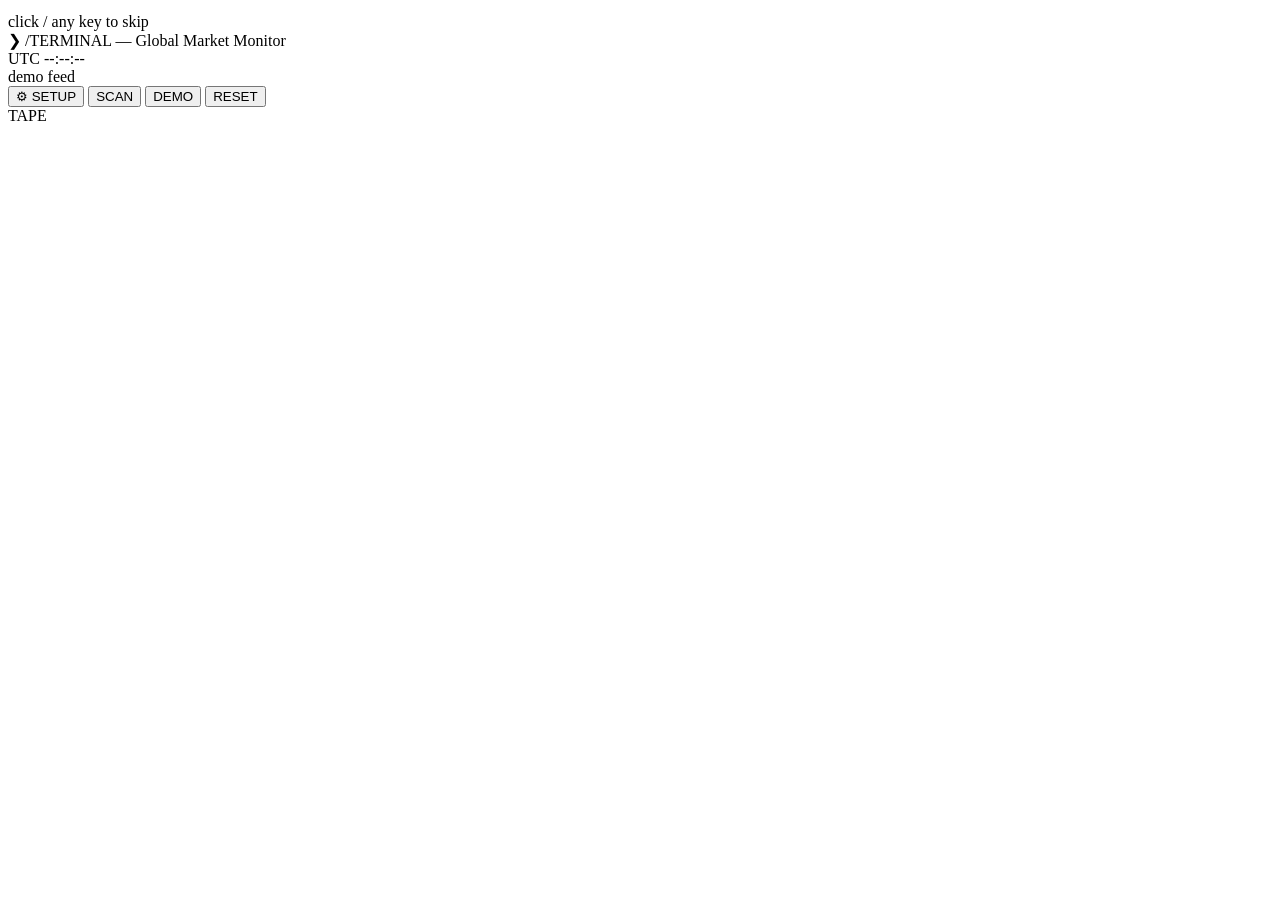
==== index.html @ 84372b1e "Duplicate from LuxDevNet/markets: root files, css, fonts" ====
<!DOCTYPE html>
<html lang="en">
<head>
  <meta charset="UTF-8" />
  <meta name="viewport" content="width=device-width, initial-scale=1.0" />
  <title>/TERMINAL — Global Market Monitor</title>
  <link rel="stylesheet" href="css/fonts.css" />
  <link rel="stylesheet" href="css/styles.css" />
</head>
<body>

  <div id="boot" role="status" aria-label="boot sequence">
    <pre id="boot-log"></pre>
    <div class="boot-skip">click / any key to skip</div>
  </div>

  <header class="topbar glass-bar">
    <div class="brand">
      <span class="prompt">❯</span>
      <span class="name">/TERMINAL — Global Market Monitor</span>
      <span class="cursor"></span>
    </div>
    <div class="spacer"></div>
    <span id="utc-clock" class="utc-clock">UTC --:--:--</span>
    <div class="status">
      <span id="cloud-led" class="dot dot-demo dim" title="local-only mode — sign in via ⚙ SETUP"></span>
      <span id="status-dot" class="dot dot-demo"></span>
      <span id="status-text">demo feed</span>
    </div>
    <button id="settings-open" class="pill-btn" type="button" title="Settings">⚙ SETUP</button>
    <button id="scan-toggle" class="pill-btn" type="button" title="Toggle scanlines (S)">SCAN</button>
    <button id="mode-toggle" class="pill-btn" type="button" title="Toggle data adapter (L)">DEMO</button>
    <button id="layout-reset" class="pill-btn" type="button" title="Reset layout (R)">RESET</button>
  </header>

  <div class="tape glass-bar" aria-label="ticker tape">
    <div class="tape-label">TAPE</div>
    <div class="tape-viewport">
      <div id="tape-track" class="tape-track"></div>
    </div>
  </div>

  <main id="canvas" class="canvas" aria-label="dashboard canvas"></main>

  <script src="js/boot.js"></script>
  <script src="js/themes.js"></script>
  <script src="js/mapdata.js"></script>
  <script src="js/data.js"></script>
  <script src="js/widgets.js"></script>
  <script src="js/providers.js"></script>
  <script src="js/cloud.js"></script>
  <script src="js/newviews.js"></script>
  <script src="js/chat.js"></script>
  <script src="js/quant.js"></script>
  <script src="js/strategy.js"></script>
  <script src="js/positions.js"></script>
  <script src="js/settings.js"></script>
  <script src="js/app.js"></script>
</body>
</html>
---- css/fonts.css ----
/* vietnamese */
@font-face {
  font-family: 'Familjen Grotesk';
  font-style: normal;
  font-weight: 400;
  font-display: swap;
  src: url('../fonts/familjen-400-1.woff2') format('woff2');
  unicode-range: U+0102-0103, U+0110-0111, U+0128-0129, U+0168-0169, U+01A0-01A1, U+01AF-01B0, U+0300-0301, U+0303-0304, U+0308-0309, U+0323, U+0329, U+1EA0-1EF9, U+20AB;
}
/* latin-ext */
@font-face {
  font-family: 'Familjen Grotesk';
  font-style: normal;
  font-weight: 400;
  font-display: swap;
  src: url('../fonts/familjen-400-0.woff2') format('woff2');
  unicode-range: U+0100-02BA, U+02BD-02C5, U+02C7-02CC, U+02CE-02D7, U+02DD-02FF, U+0304, U+0308, U+0329, U+1D00-1DBF, U+1E00-1E9F, U+1EF2-1EFF, U+2020, U+20A0-20AB, U+20AD-20C0, U+2113, U+2C60-2C7F, U+A720-A7FF;
}
/* latin */
@font-face {
  font-family: 'Familjen Grotesk';
  font-style: normal;
  font-weight: 400;
  font-display: swap;
  src: url('../fonts/familjen-400-2.woff2') format('woff2');
  unicode-range: U+0000-00FF, U+0131, U+0152-0153, U+02BB-02BC, U+02C6, U+02DA, U+02DC, U+0304, U+0308, U+0329, U+2000-206F, U+20AC, U+2122, U+2191, U+2193, U+2212, U+2215, U+FEFF, U+FFFD;
}
/* vietnamese */
@font-face {
  font-family: 'Familjen Grotesk';
  font-style: normal;
  font-weight: 500;
  font-display: swap;
  src: url('../fonts/familjen-500-1.woff2') format('woff2');
  unicode-range: U+0102-0103, U+0110-0111, U+0128-0129, U+0168-0169, U+01A0-01A1, U+01AF-01B0, U+0300-0301, U+0303-0304, U+0308-0309, U+0323, U+0329, U+1EA0-1EF9, U+20AB;
}
/* latin-ext */
@font-face {
  font-family: 'Familjen Grotesk';
  font-style: normal;
  font-weight: 500;
  font-display: swap;
  src: url('../fonts/familjen-500-0.woff2') format('woff2');
  unicode-range: U+0100-02BA, U+02BD-02C5, U+02C7-02CC, U+02CE-02D7, U+02DD-02FF, U+0304, U+0308, U+0329, U+1D00-1DBF, U+1E00-1E9F, U+1EF2-1EFF, U+2020, U+20A0-20AB, U+20AD-20C0, U+2113, U+2C60-2C7F, U+A720-A7FF;
}
/* latin */
@font-face {
  font-family: 'Familjen Grotesk';
  font-style: normal;
  font-weight: 500;
  font-display: swap;
  src: url('../fonts/familjen-500-2.woff2') format('woff2');
  unicode-range: U+0000-00FF, U+0131, U+0152-0153, U+02BB-02BC, U+02C6, U+02DA, U+02DC, U+0304, U+0308, U+0329, U+2000-206F, U+20AC, U+2122, U+2191, U+2193, U+2212, U+2215, U+FEFF, U+FFFD;
}
/* vietnamese */
@font-face {
  font-family: 'Familjen Grotesk';
  font-style: normal;
  font-weight: 600;
  font-display: swap;
  src: url('../fonts/familjen-600-1.woff2') format('woff2');
  unicode-range: U+0102-0103, U+0110-0111, U+0128-0129, U+0168-0169, U+01A0-01A1, U+01AF-01B0, U+0300-0301, U+0303-0304, U+0308-0309, U+0323, U+0329, U+1EA0-1EF9, U+20AB;
}
/* latin-ext */
@font-face {
  font-family: 'Familjen Grotesk';
  font-style: normal;
  font-weight: 600;
  font-display: swap;
  src: url('../fonts/familjen-600-0.woff2') format('woff2');
  unicode-range: U+0100-02BA, U+02BD-02C5, U+02C7-02CC, U+02CE-02D7, U+02DD-02FF, U+0304, U+0308, U+0329, U+1D00-1DBF, U+1E00-1E9F, U+1EF2-1EFF, U+2020, U+20A0-20AB, U+20AD-20C0, U+2113, U+2C60-2C7F, U+A720-A7FF;
}
/* latin */
@font-face {
  font-family: 'Familjen Grotesk';
  font-style: normal;
  font-weight: 600;
  font-display: swap;
  src: url('../fonts/familjen-600-2.woff2') format('woff2');
  unicode-range: U+0000-00FF, U+0131, U+0152-0153, U+02BB-02BC, U+02C6, U+02DA, U+02DC, U+0304, U+0308, U+0329, U+2000-206F, U+20AC, U+2122, U+2191, U+2193, U+2212, U+2215, U+FEFF, U+FFFD;
}
/* vietnamese */
@font-face {
  font-family: 'Familjen Grotesk';
  font-style: normal;
  font-weight: 700;
  font-display: swap;
  src: url('../fonts/familjen-700-1.woff2') format('woff2');
  unicode-range: U+0102-0103, U+0110-0111, U+0128-0129, U+0168-0169, U+01A0-01A1, U+01AF-01B0, U+0300-0301, U+0303-0304, U+0308-0309, U+0323, U+0329, U+1EA0-1EF9, U+20AB;
}
/* latin-ext */
@font-face {
  font-family: 'Familjen Grotesk';
  font-style: normal;
  font-weight: 700;
  font-display: swap;
  src: url('../fonts/familjen-700-0.woff2') format('woff2');
  unicode-range: U+0100-02BA, U+02BD-02C5, U+02C7-02CC, U+02CE-02D7, U+02DD-02FF, U+0304, U+0308, U+0329, U+1D00-1DBF, U+1E00-1E9F, U+1EF2-1EFF, U+2020, U+20A0-20AB, U+20AD-20C0, U+2113, U+2C60-2C7F, U+A720-A7FF;
}
/* latin */
@font-face {
  font-family: 'Familjen Grotesk';
  font-style: normal;
  font-weight: 700;
  font-display: swap;
  src: url('../fonts/familjen-700-2.woff2') format('woff2');
  unicode-range: U+0000-00FF, U+0131, U+0152-0153, U+02BB-02BC, U+02C6, U+02DA, U+02DC, U+0304, U+0308, U+0329, U+2000-206F, U+20AC, U+2122, U+2191, U+2193, U+2212, U+2215, U+FEFF, U+FFFD;
}
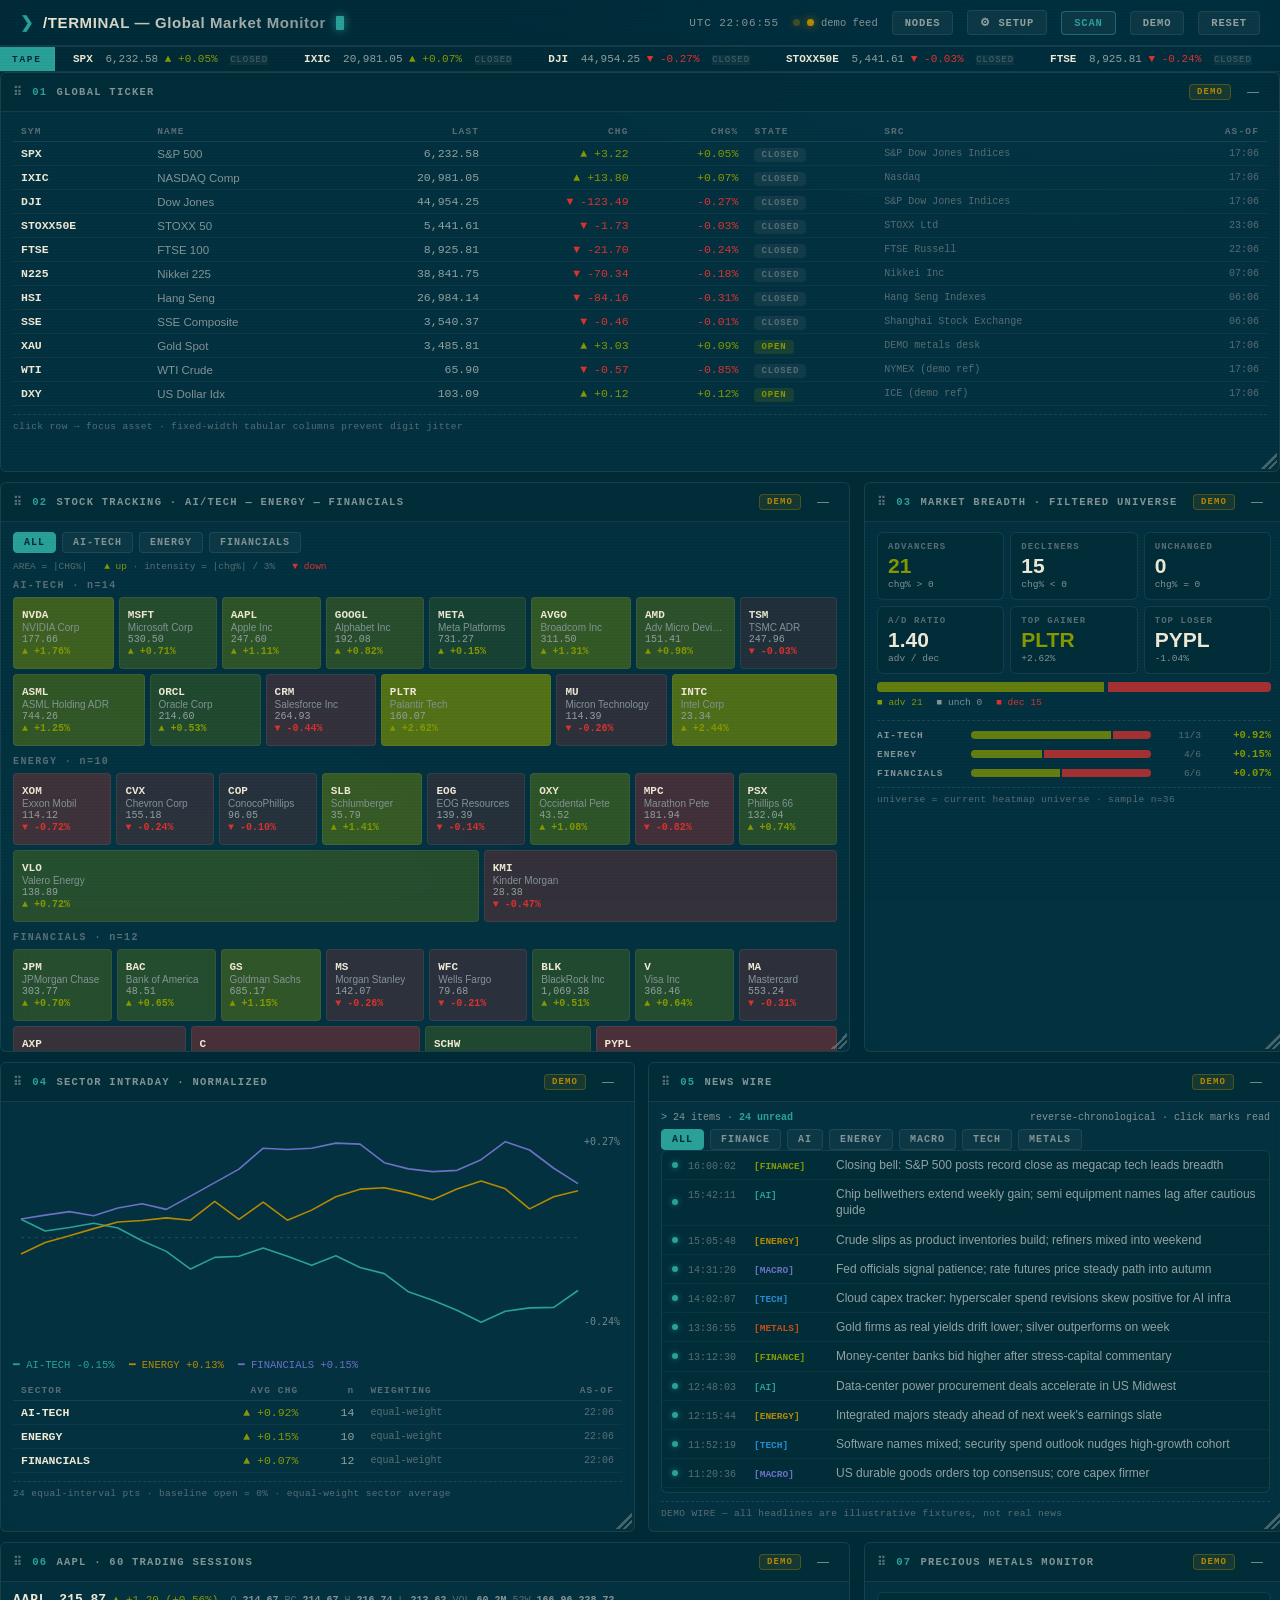
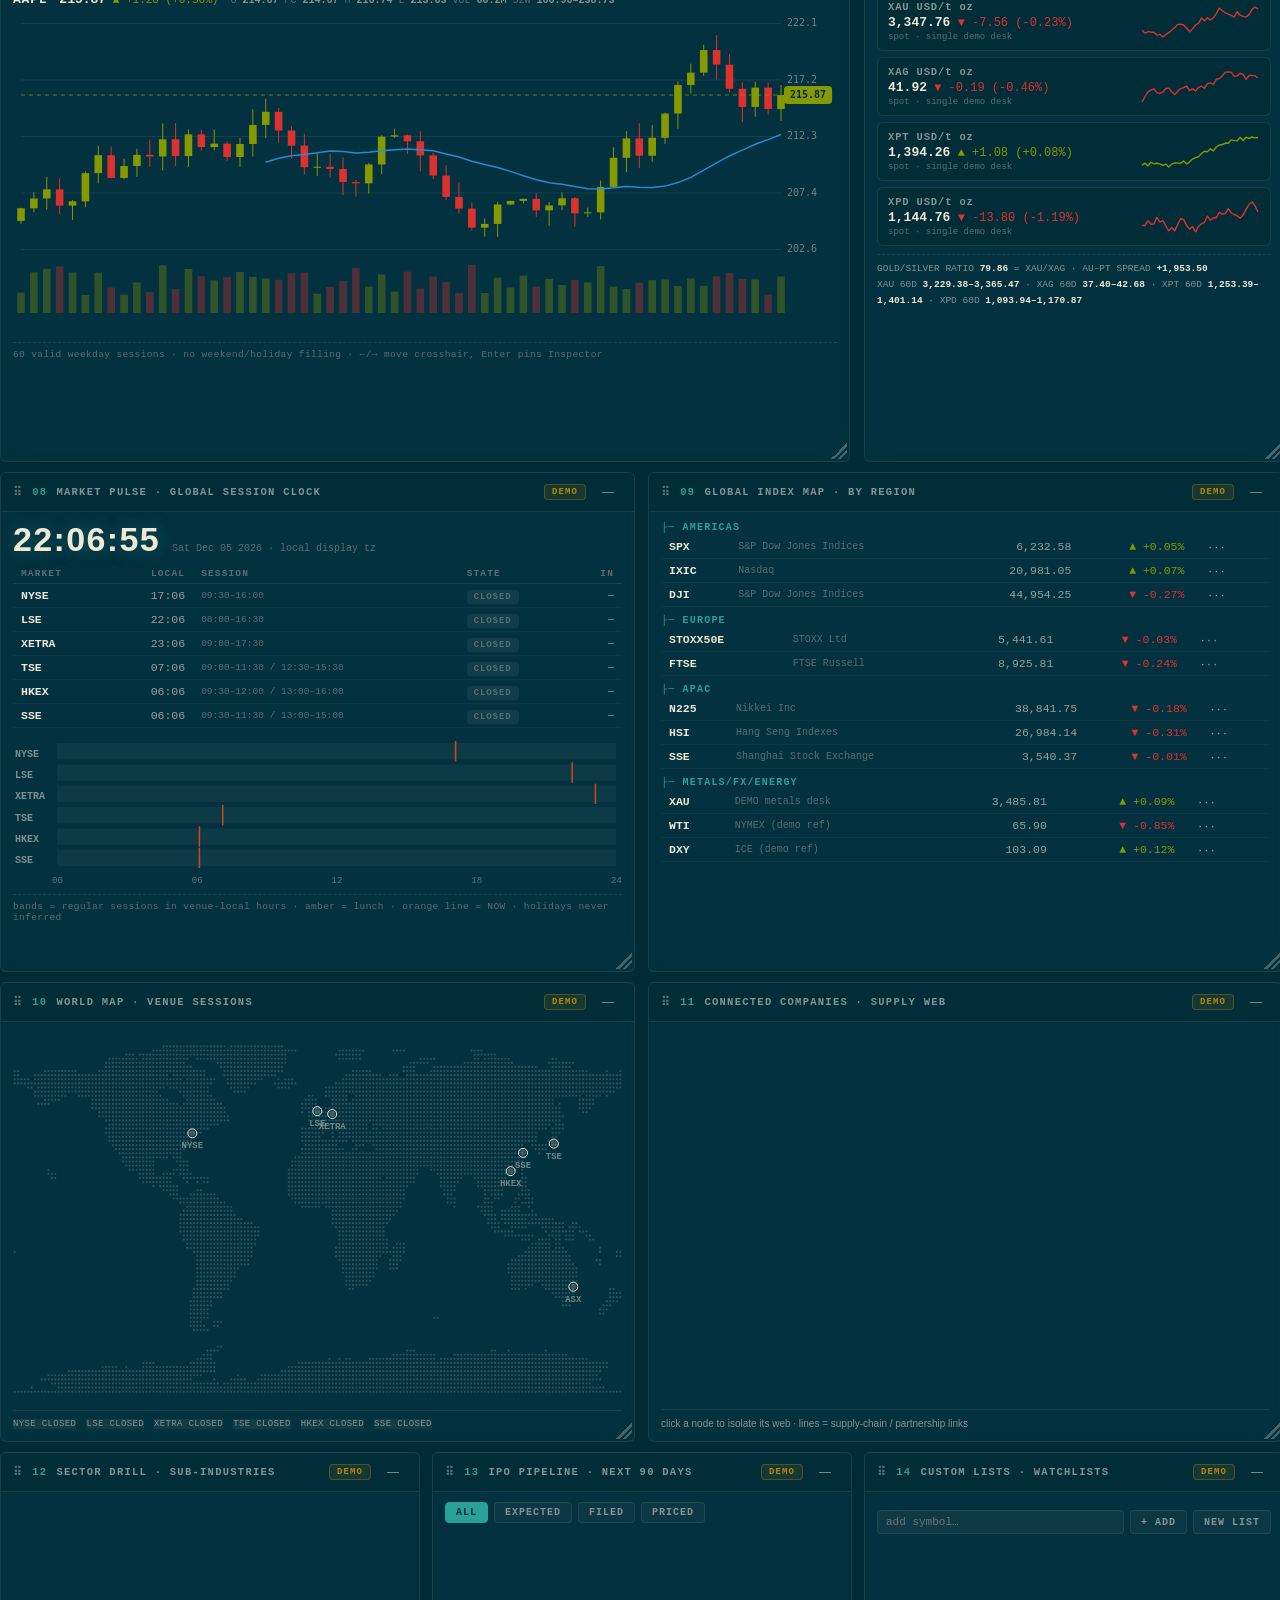
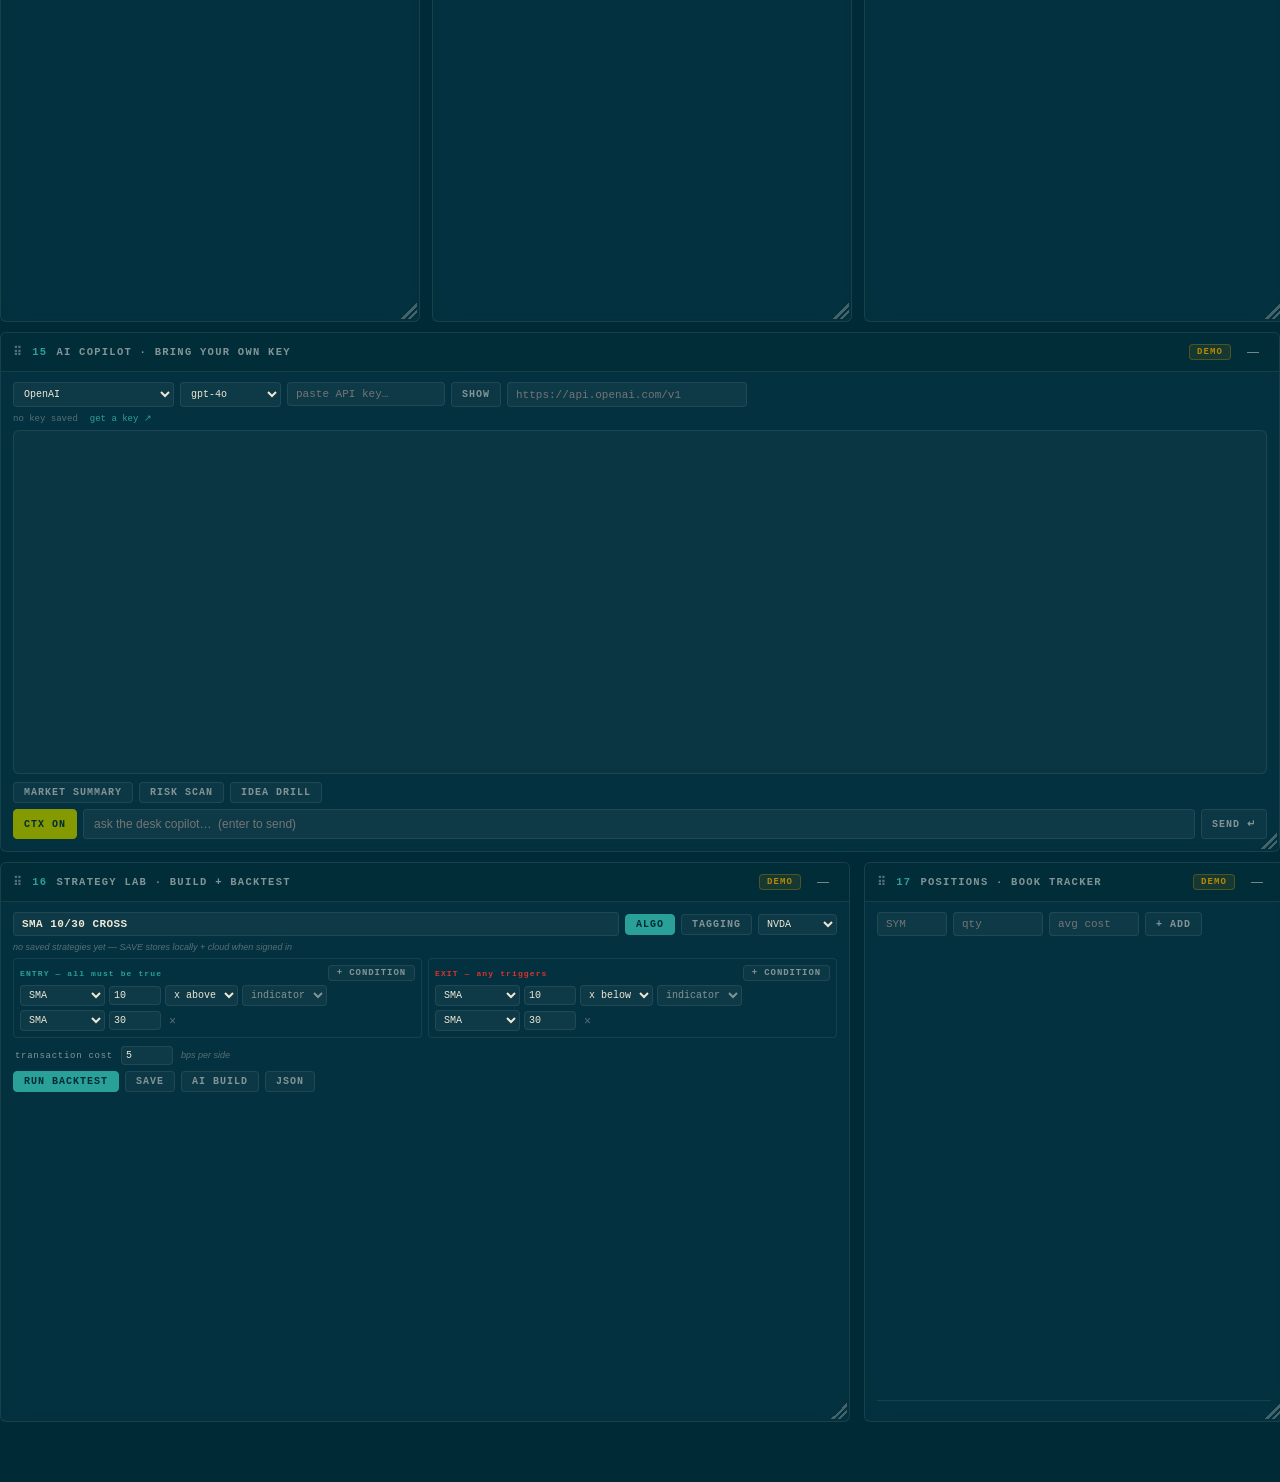
==== commit 40692601: "Add data-source canvas settings page: shell + index link" ====
--- a/index.html
+++ b/index.html
@@ -27,6 +27,7 @@
       <span id="status-dot" class="dot dot-demo"></span>
       <span id="status-text">demo feed</span>
     </div>
+    <a class="pill-btn" href="settings.html" title="Data source canvas" style="text-decoration:none;display:inline-block">NODES</a>
     <button id="settings-open" class="pill-btn" type="button" title="Settings">⚙ SETUP</button>
     <button id="scan-toggle" class="pill-btn" type="button" title="Toggle scanlines (S)">SCAN</button>
     <button id="mode-toggle" class="pill-btn" type="button" title="Toggle data adapter (L)">DEMO</button>
--- a/css/styles.css
+++ b/css/styles.css
@@ -0,0 +1,1077 @@
+/* ==========================================================================
+   /TERMINAL — SOLARIZED GLASS edition
+   Familjen Grotesk · tight 10px rhythm · layered glass · numbered panels
+   ======================================================================== */
+
+:root {
+  --base03: #002b36;
+  --base02: #073642;
+  --base01: #586e75;
+  --base00: #657b83;
+  --base0:  #839496;
+  --base1:  #93a1a1;
+  --base2:  #eee8d5;
+  --base3:  #fdf6e3;
+  --yellow:  #b58900;
+  --orange:  #cb4b16;
+  --red:     #dc322f;
+  --magenta: #d33682;
+  --violet:  #6c71c4;
+  --blue:    #268bd2;
+  --cyan:    #2aa198;
+  --green:   #859900;
+
+  --bg: var(--base03);
+  --hairline: rgba(147, 161, 161, 0.14);
+  --hairline-strong: rgba(42, 161, 152, 0.40);
+  --glass: rgba(7, 54, 66, 0.55);
+  --glass-deep: rgba(0, 43, 54, 0.55);
+  --text: var(--base1);
+  --text-bright: var(--base2);
+  --text-dim: var(--base0);
+  --text-faint: var(--base01);
+  --up: var(--green);
+  --down: var(--red);
+  --on-accent: var(--base03);
+  --glow-a: rgba(38, 139, 210, 0.12);
+  --glow-b: rgba(42, 161, 152, 0.10);
+
+  --r: 6px;
+  --r-sm: 4px;
+  --grotesk: "Familjen Grotesk", -apple-system, BlinkMacSystemFont, "Segoe UI", sans-serif;
+  --mono: ui-monospace, "SF Mono", SFMono-Regular, Menlo, Consolas, monospace;
+}
+
+* { box-sizing: border-box; margin: 0; padding: 0; }
+
+html, body {
+  background: var(--bg);
+  color: var(--text);
+  font-family: var(--grotesk);
+  -webkit-font-smoothing: antialiased;
+  min-height: 100%;
+}
+
+body::before {
+  content: "";
+  position: fixed; inset: 0; pointer-events: none; z-index: 0;
+  background:
+    radial-gradient(1100px 520px at 84% -8%, var(--glow-a), transparent 60%),
+    radial-gradient(900px 480px at 6% 108%, var(--glow-b), transparent 60%);
+}
+body::after {
+  content: "";
+  position: fixed; inset: 0; pointer-events: none; z-index: 999;
+  background: repeating-linear-gradient(0deg, rgba(0,0,0,.11) 0 1px, transparent 1px 3px);
+  opacity: .3;
+}
+
+.glass-bar {
+  background: var(--glass-deep);
+  -webkit-backdrop-filter: saturate(150%) blur(18px);
+  backdrop-filter: saturate(150%) blur(18px);
+  border-bottom: 1px solid var(--hairline);
+}
+
+/* ---------- header --------------------------------------------------------- */
+.topbar {
+  position: sticky; top: 0; z-index: 20;
+  display: flex; align-items: center; gap: 14px;
+  padding: 10px 20px;
+}
+.brand { display: flex; align-items: baseline; gap: 10px; font-family: var(--mono); }
+.brand .prompt { color: var(--cyan); font-weight: 700; }
+.brand .name {
+  font-family: var(--grotesk);
+  font-size: 15px; font-weight: 700; letter-spacing: 0.04em;
+  background: linear-gradient(90deg, var(--text-bright), var(--text-dim));
+  -webkit-background-clip: text; background-clip: text;
+  -webkit-text-fill-color: transparent;
+}
+.brand .cursor {
+  width: 8px; height: 14px; background: var(--cyan); border-radius: 1px;
+  box-shadow: 0 0 10px rgba(42,161,152,.8);
+  animation: blink 1.1s steps(1) infinite; transform: translateY(2px);
+}
+@keyframes blink { 50% { opacity: 0; } }
+.spacer { flex: 1; }
+
+.status {
+  display: flex; align-items: center; gap: 7px;
+  font-family: var(--mono); font-size: 10.5px; color: var(--text-dim);
+}
+.dot { width: 7px; height: 7px; border-radius: 50%; }
+.dot-demo { background: var(--yellow); box-shadow: 0 0 8px rgba(181,137,0,.8); }
+.dot-live { background: var(--cyan); box-shadow: 0 0 8px rgba(42,161,152,.8); }
+
+.pill-btn {
+  font-family: var(--mono); font-size: 10.5px; font-weight: 700; letter-spacing: .08em;
+  color: var(--text);
+  background: rgba(147,161,161,.08);
+  border: 1px solid var(--hairline);
+  border-radius: var(--r-sm);
+  padding: 5px 12px; cursor: pointer;
+  transition: background .15s, border-color .15s, transform .1s;
+}
+.pill-btn:hover { background: rgba(147,161,161,.16); border-color: var(--hairline-strong); }
+.pill-btn:active { transform: scale(.97); }
+.pill-btn.live { color: var(--cyan); border-color: rgba(42,161,152,.5); }
+
+/* ---------- ticker tape ------------------------------------------------------ */
+.tape {
+  position: sticky; top: 41px; z-index: 15;
+  display: flex; align-items: stretch;
+  font-family: var(--mono); font-size: 11px;
+  border-top: 1px solid var(--hairline);
+}
+.tape-label {
+  display: flex; align-items: center;
+  padding: 0 12px;
+  font-weight: 700; letter-spacing: .18em; font-size: 9.5px;
+  color: var(--on-accent);
+  background: var(--cyan);
+  border-right: 1px solid var(--hairline);
+}
+.tape-viewport { overflow: hidden; flex: 1; display: flex; align-items: center; }
+.tape-track {
+  display: inline-flex; white-space: nowrap;
+  padding: 6px 0;
+  animation: tape 40s linear infinite;
+  will-change: transform;
+}
+.tape-track:hover { animation-play-state: paused; }
+@keyframes tape { from { transform: translateX(0); } to { transform: translateX(-50%); } }
+.tape-item { padding: 0 18px; color: var(--text); font-variant-numeric: tabular-nums; }
+.tape-item b { color: var(--text-bright); margin-right: 6px; }
+.tape-state { font-size: 9px; letter-spacing: .1em; margin-left: 6px; opacity: .85; }
+
+/* ---------- canvas ------------------------------------------------------------- */
+.canvas {
+  position: relative; z-index: 1;
+  display: grid;
+  grid-template-columns: repeat(6, minmax(0, 1fr));
+  grid-auto-flow: dense;
+  gap: 10px;
+  padding: 12px 14px 40px;
+  max-width: 1800px;
+  margin: 0 auto;
+}
+
+/* ---------- cards (glass) -------------------------------------------------------- */
+.card {
+  background: var(--glass);
+  -webkit-backdrop-filter: saturate(140%) blur(14px);
+  backdrop-filter: saturate(140%) blur(14px);
+  border: 1px solid var(--hairline);
+  border-radius: var(--r);
+  overflow: hidden;
+  display: flex; flex-direction: column;
+  min-height: 200px;
+  transition: border-color .15s, box-shadow .15s;
+}
+.card:hover {
+  border-color: var(--hairline-strong);
+  box-shadow: 0 10px 34px rgba(0,0,0,.45), inset 0 1px 0 rgba(238,232,213,.05);
+}
+.card.dragging { opacity: .45; border-style: dashed; }
+.card.drop-before { box-shadow: -3px 0 0 0 var(--blue); }
+.card.drop-after  { box-shadow:  3px 0 0 0 var(--blue); }
+
+.card-head {
+  display: flex; align-items: center; justify-content: space-between;
+  padding: 8px 12px;
+  background: var(--glass-deep);
+  border-bottom: 1px solid var(--hairline);
+  cursor: grab; user-select: none; -webkit-user-select: none;
+}
+.card-head:active { cursor: grabbing; }
+.card-title {
+  display: flex; align-items: center; gap: 9px;
+  font-family: var(--mono); font-size: 10.5px; font-weight: 700;
+  letter-spacing: .12em; color: var(--text-dim);
+}
+.card-num { color: var(--cyan); }
+.grip { color: var(--text-faint); font-size: 12px; }
+.card-meta { display: flex; align-items: center; gap: 8px; }
+.card-focus {
+  font-family: var(--mono); font-size: 10px; color: var(--cyan);
+}
+.demo-badge {
+  font-family: var(--mono); font-size: 9px; font-weight: 700; letter-spacing: .12em;
+  color: var(--yellow);
+  background: rgba(181,137,0,.12);
+  border: 1px solid rgba(181,137,0,.35);
+  border-radius: var(--r-sm);
+  padding: 2px 7px;
+}
+.demo-badge.live { color: var(--cyan); background: rgba(42,161,152,.12); border-color: rgba(42,161,152,.4); }
+
+.icon-btn {
+  font-size: 12px; color: var(--text-dim);
+  background: transparent; border: 1px solid transparent;
+  border-radius: var(--r-sm); padding: 3px 7px; cursor: pointer;
+  transition: color .15s, background .15s;
+}
+.icon-btn:hover { color: var(--text-bright); background: rgba(147,161,161,.14); }
+
+.card-body { flex: 1; padding: 10px 12px 12px; overflow: auto; min-height: 0; }
+.card-foot {
+  margin-top: 8px;
+  font-family: var(--mono); font-size: 9.5px;
+  color: var(--text-faint); letter-spacing: .04em;
+  border-top: 1px dashed rgba(147,161,161,.18);
+  padding-top: 6px;
+}
+
+/* ---------- shared table styles -------------------------------------------------- */
+table { border-collapse: collapse; width: 100%; font-variant-numeric: tabular-nums; }
+th {
+  font-family: var(--mono); font-size: 9.5px; font-weight: 700; letter-spacing: .12em;
+  color: var(--text-faint); text-align: left;
+  padding: 4px 8px; border-bottom: 1px solid var(--hairline);
+}
+td {
+  font-family: var(--mono); font-size: 11.5px;
+  padding: 5px 8px;
+  border-bottom: 1px solid rgba(147,161,161,.07);
+}
+th.r, td.r { text-align: right; }
+.up { color: var(--up); }
+.down { color: var(--down); }
+
+.state-chip {
+  font-family: var(--mono); font-size: 9px; font-weight: 700; letter-spacing: .1em;
+  padding: 2px 7px; border-radius: var(--r-sm);
+}
+.st-open { color: var(--green); background: rgba(133,153,0,.16); }
+.st-pre { color: var(--yellow); background: rgba(181,137,0,.14); }
+.st-lunch { color: var(--orange); background: rgba(203,75,22,.14); }
+.st-closed { color: var(--text-faint); background: rgba(147,161,161,.10); }
+
+/* ---------- 01 ticker table --------------------------------------------------------- */
+.tt-row { cursor: pointer; transition: background .1s; }
+.tt-row:hover { background: rgba(147,161,161,.07); }
+.tt-row.focus { background: rgba(42,161,152,.12); box-shadow: inset 2px 0 0 var(--cyan); }
+.tt-sym { font-weight: 700; color: var(--text-bright); }
+.tt-name { font-family: var(--grotesk); font-size: 11.5px; color: var(--text-dim); }
+.tt-src, .tt-asof { color: var(--text-faint); font-size: 10px; }
+
+/* ---------- 02 heatmap ---------------------------------------------------------------- */
+.chip-bar { display: flex; gap: 6px; margin-bottom: 8px; flex-wrap: wrap; }
+.chip {
+  font-family: var(--mono); font-size: 10px; font-weight: 700; letter-spacing: .1em;
+  color: var(--text-dim);
+  background: rgba(147,161,161,.07);
+  border: 1px solid var(--hairline);
+  border-radius: var(--r-sm);
+  padding: 4px 10px; cursor: pointer;
+  transition: all .14s;
+}
+.chip:hover { color: var(--text-bright); border-color: var(--hairline-strong); }
+.chip.active { color: var(--on-accent); background: var(--cyan); border-color: var(--cyan); }
+.heat-legend {
+  font-family: var(--mono); font-size: 9.5px; color: var(--text-faint);
+  margin-bottom: 8px;
+}
+.heat-flex { display: flex; flex-wrap: wrap; gap: 5px; }
+.heat-block { margin-bottom: 10px; }
+.heat-block:last-child { margin-bottom: 0; }
+.heat-title {
+  font-family: var(--mono); font-size: 10px; font-weight: 700; letter-spacing: .14em;
+  color: var(--text-faint); margin-bottom: 6px;
+}
+.heat-tile {
+  flex-basis: 96px;
+  min-width: 88px;
+  height: 72px;
+  justify-content: center;
+  border-radius: var(--r-sm);
+  border: 1px solid rgba(147,161,161,.12);
+  padding: 7px 8px;
+  display: flex; flex-direction: column; gap: 1px;
+  transition: transform .1s, border-color .1s;
+}
+.heat-tile:hover { transform: translateY(-2px); border-color: rgba(238,232,213,.35); }
+.heat-sym { font-family: var(--mono); font-size: 11px; font-weight: 700; color: var(--text-bright); }
+.heat-name {
+  font-size: 10px; color: var(--text-dim);
+  white-space: nowrap; overflow: hidden; text-overflow: ellipsis;
+}
+.heat-price { font-family: var(--mono); font-size: 10px; color: var(--text); }
+.heat-chg { font-family: var(--mono); font-size: 10px; font-weight: 700; }
+
+/* ---------- 03 breadth -------------------------------------------------------------------- */
+.breadth-grid { display: grid; grid-template-columns: repeat(3, 1fr); gap: 6px; }
+.breadth-box {
+  background: var(--glass-deep);
+  border: 1px solid var(--hairline);
+  border-radius: var(--r);
+  padding: 9px 10px;
+  display: flex; flex-direction: column; gap: 2px;
+}
+.breadth-label {
+  font-family: var(--mono); font-size: 9px; font-weight: 700;
+  letter-spacing: .12em; color: var(--text-faint);
+}
+.breadth-value {
+  font-family: var(--grotesk); font-size: 21px; font-weight: 700;
+  color: var(--text-bright); line-height: 1.1;
+}
+.breadth-sub { font-family: var(--mono); font-size: 9.5px; color: var(--text-dim); }
+
+.breadth-bar {
+  display: flex; height: 10px; gap: 2px;
+  margin-top: 8px;
+  border-radius: var(--r-sm); overflow: hidden;
+}
+.breadth-bar .seg { display: block; height: 100%; }
+.seg-adv { background: rgba(133,153,0,.75); }
+.seg-unch { background: rgba(147,161,161,.35); }
+.seg-dec { background: rgba(220,50,47,.75); }
+.breadth-bar-legend {
+  display: flex; gap: 14px; margin-top: 5px;
+  font-family: var(--mono); font-size: 9.5px; color: var(--text-dim);
+}
+.breadth-sectors {
+  margin-top: 12px;
+  border-top: 1px dashed rgba(147,161,161,.18);
+  padding-top: 8px;
+  display: flex; flex-direction: column; gap: 7px;
+}
+.bs-row {
+  display: grid;
+  grid-template-columns: 86px 1fr 42px 62px;
+  gap: 8px; align-items: center;
+}
+.bs-name {
+  font-family: var(--mono); font-size: 9.5px; font-weight: 700;
+  letter-spacing: .1em; color: var(--text-dim);
+}
+.bs-bar { display: flex; height: 8px; gap: 2px; border-radius: var(--r-sm); overflow: hidden; }
+.bs-count { font-family: var(--mono); font-size: 9.5px; color: var(--text-faint); text-align: right; }
+.bs-avg { font-family: var(--mono); font-size: 10.5px; font-weight: 700; text-align: right; }
+
+/* ---------- 04 sector ----------------------------------------------------------------------- */
+.sector-canvas { width: 100%; height: 240px; display: block; }
+.sector-table { margin-top: 10px; }
+.sector-legend {
+  display: flex; gap: 14px; flex-wrap: wrap;
+  font-family: var(--mono); font-size: 10.5px; margin-top: 6px;
+}
+
+/* ---------- 05 news --------------------------------------------------------------------------- */
+.card[data-id="news"] .card-body { display: flex; flex-direction: column; }
+.news-head {
+  display: flex; justify-content: space-between; align-items: baseline;
+  font-family: var(--mono); font-size: 10px; color: var(--text-dim);
+  margin-bottom: 6px;
+}
+.news-head b { color: var(--cyan); }
+.news-list {
+  flex: 1; overflow-y: auto;
+  max-height: 420px;
+  border: 1px solid var(--hairline);
+  border-radius: var(--r);
+  background: var(--glass-deep);
+}
+.news-item {
+  display: grid;
+  grid-template-columns: 8px 58px 74px 1fr;
+  gap: 8px; align-items: baseline;
+  padding: 6px 10px;
+  border-bottom: 1px solid rgba(147,161,161,.07);
+  cursor: pointer;
+  transition: background .1s;
+}
+.news-item:hover { background: rgba(147,161,161,.06); }
+.news-item.read .news-text { opacity: .45; }
+.news-item.read .news-dot { background: transparent; }
+.news-dot {
+  width: 6px; height: 6px; border-radius: 50%;
+  background: var(--cyan); box-shadow: 0 0 6px rgba(42,161,152,.7);
+  align-self: center;
+}
+.news-time { font-family: var(--mono); font-size: 10px; color: var(--text-faint); }
+.news-cat { font-family: var(--mono); font-size: 9.5px; font-weight: 700; }
+.cat-AI { color: var(--cyan); }
+.cat-ENERGY { color: var(--yellow); }
+.cat-FINANCE { color: var(--green); }
+.cat-MACRO { color: var(--violet); }
+.cat-TECH { color: var(--blue); }
+.cat-METALS { color: var(--orange); }
+.news-text { font-size: 12px; line-height: 1.35; color: var(--text); }
+
+/* ---------- 06 AAPL ----------------------------------------------------------------------------- */
+.aapl-head {
+  display: flex; align-items: baseline; gap: 12px; flex-wrap: wrap;
+  font-family: var(--mono); font-size: 11px;
+  margin-bottom: 6px;
+}
+.aapl-sym { font-weight: 700; font-size: 13px; color: var(--text-bright); letter-spacing: .06em; }
+.aapl-last b { color: var(--text-bright); font-size: 13px; }
+.aapl-ohlc { color: var(--text-faint); font-size: 10px; }
+.aapl-ohlc b { color: var(--text-dim); }
+.chart-wrap2 { position: relative; }
+.aapl-canvas { width: 100%; height: 300px; display: block; outline: none; border-radius: var(--r-sm); }
+.aapl-canvas:focus { box-shadow: 0 0 0 1px var(--hairline-strong); }
+.aapl-readout {
+  font-family: var(--mono); font-size: 10.5px; color: var(--text-dim);
+  margin-top: 6px; min-height: 15px;
+}
+.aapl-readout b { color: var(--text-bright); }
+
+/* ---------- 07 metals ------------------------------------------------------------------------------ */
+.metal-grid { display: flex; flex-direction: column; gap: 6px; }
+.metal-row {
+  display: grid; grid-template-columns: minmax(0,1fr) 120px;
+  gap: 10px; align-items: center;
+  padding: 8px 10px;
+  border: 1px solid var(--hairline);
+  border-radius: var(--r);
+  background: var(--glass-deep);
+}
+.metal-info { display: flex; flex-direction: column; gap: 2px; min-width: 0; }
+.metal-name {
+  font-family: var(--mono); font-size: 10.5px; font-weight: 700;
+  letter-spacing: .08em; color: var(--text-dim);
+}
+.metal-price { font-family: var(--mono); font-size: 12px; white-space: nowrap; }
+.metal-price b { color: var(--text-bright); font-size: 13px; }
+.metal-sub { font-family: var(--mono); font-size: 9px; color: var(--text-faint); }
+.metal-spark { width: 120px; height: 34px; display: block; }
+.metal-ratios {
+  margin-top: 8px;
+  font-family: var(--mono); font-size: 9.5px; line-height: 1.7;
+  color: var(--text-dim);
+  border-top: 1px dashed rgba(147,161,161,.18);
+  padding-top: 6px;
+}
+.metal-ratios b { color: var(--text-bright); }
+
+/* ---------- 08 pulse --------------------------------------------------------------------------------- */
+.pulse-big {
+  display: flex; align-items: baseline; gap: 12px; flex-wrap: wrap;
+  margin-bottom: 8px;
+}
+.pulse-time {
+  font-family: var(--grotesk); font-weight: 700;
+  font-size: 34px; letter-spacing: .04em; line-height: 1;
+  color: var(--text-bright);
+  font-variant-numeric: tabular-nums;
+  text-shadow: 0 0 18px rgba(42,161,152,.35);
+}
+.pulse-date { font-family: var(--mono); font-size: 10px; color: var(--text-faint); }
+.pt { margin-bottom: 8px; }
+.pt-mkt { font-weight: 700; color: var(--text-bright); }
+.pt-sess { font-size: 9.5px; color: var(--text-faint); }
+.pt-in { font-size: 10px; color: var(--text-dim); }
+.bands-canvas { width: 100%; height: 150px; display: block; }
+
+/* ---------- 09 index map -------------------------------------------------------------------------------- */
+.map-wrap { display: flex; flex-direction: column; gap: 8px; }
+.map-region {
+  font-family: var(--mono); font-size: 10px; font-weight: 700;
+  letter-spacing: .12em; color: var(--cyan);
+  margin-bottom: 2px;
+}
+.mt-sym { font-weight: 700; color: var(--text-bright); }
+.mt-src { font-size: 10px; color: var(--text-faint); }
+.mt-local { color: var(--text-faint); font-size: 10px; }
+
+/* ---------- scrollbars -------------------------------------------------------------------------------------- */
+::-webkit-scrollbar { width: 7px; height: 7px; }
+::-webkit-scrollbar-thumb { background: rgba(147,161,161,.22); border-radius: 2px; }
+::-webkit-scrollbar-track { background: transparent; }
+
+/* ---------- responsive ---------------------------------------------------------------------------------------- */
+@media (max-width: 1400px) {
+  .canvas { grid-template-columns: repeat(3, minmax(0,1fr)); }
+  .card { grid-column: span 3 !important; }
+  .card[data-id="breadth"], .card[data-id="metals"], .card[data-id="sector"],
+  .card[data-id="news"], .card[data-id="pulse"], .card[data-id="indexmap"] { grid-column: span 3 !important; }
+}
+@media (max-width: 800px) {
+  .canvas { grid-template-columns: minmax(0,1fr); padding: 10px; }
+  .card { grid-column: span 1 !important; }
+  .brand .name { display: none; }
+  .pulse-time { font-size: 26px; }
+  .breadth-grid { grid-template-columns: repeat(2, 1fr); }
+}
+
+/* ==========================================================================
+   WINDOW MANAGER + BOOT + FLASH layer
+   ======================================================================== */
+
+/* ---------- boot overlay ---------------------------------------------------- */
+#boot {
+  position: fixed; inset: 0; z-index: 1000;
+  background: var(--bg);
+  display: flex; flex-direction: column;
+  padding: 48px 56px;
+  cursor: pointer;
+  opacity: 1;
+  transition: opacity .5s ease;
+}
+#boot.done { opacity: 0; pointer-events: none; }
+#boot-log {
+  font-family: var(--mono);
+  font-size: 13.5px; line-height: 1.85;
+  color: var(--cyan);
+  white-space: pre-wrap;
+  text-shadow: 0 0 12px rgba(42,161,152,.4);
+}
+#boot-log::first-line { color: var(--text-bright); font-weight: 700; }
+.boot-skip {
+  position: absolute; bottom: 28px; right: 40px;
+  font-family: var(--mono); font-size: 10px; letter-spacing: .14em;
+  color: var(--text-faint);
+}
+
+/* ---------- canvas as window desktop ----------------------------------------- */
+.canvas {
+  display: block;
+  position: relative;
+  min-height: 600px;
+}
+.card {
+  position: absolute;
+  min-height: 0;
+}
+.card.wm-active { opacity: .35; }
+.wm-ghost {
+  position: absolute;
+  border: 1.5px dashed var(--cyan);
+  border-radius: var(--r);
+  background: rgba(42,161,152,.07);
+  pointer-events: none;
+  z-index: 9998;
+  display: none;
+}
+.resize-grip {
+  position: absolute; right: 2px; bottom: 2px;
+  width: 16px; height: 16px;
+  cursor: nwse-resize;
+  background:
+    linear-gradient(135deg, transparent 50%, rgba(147,161,161,.45) 50%,
+      rgba(147,161,161,.45) 60%, transparent 60%,
+      transparent 70%, rgba(147,161,161,.45) 70%,
+      rgba(147,161,161,.45) 80%, transparent 80%);
+  border-bottom-right-radius: var(--r);
+  z-index: 5;
+}
+.resize-grip:hover {
+  background:
+    linear-gradient(135deg, transparent 50%, var(--cyan) 50%,
+      var(--cyan) 60%, transparent 60%,
+      transparent 70%, var(--cyan) 70%,
+      var(--cyan) 80%, transparent 80%);
+}
+.card.collapsed .card-body,
+.card.collapsed .resize-grip { display: none; }
+.card.collapsed { min-height: 0; }
+
+/* ---------- tick flashes -------------------------------------------------------- */
+@keyframes flashUp {
+  0% { background: rgba(133,153,0,.45); }
+  100% { background: transparent; }
+}
+@keyframes flashDown {
+  0% { background: rgba(220,50,47,.45); }
+  100% { background: transparent; }
+}
+.flash-up { animation: flashUp .6s ease-out; border-radius: var(--r-sm); }
+.flash-down { animation: flashDown .6s ease-out; border-radius: var(--r-sm); }
+
+/* ---------- utc clock ------------------------------------------------------------- */
+.utc-clock {
+  font-family: var(--mono); font-size: 11px;
+  letter-spacing: .08em; color: var(--text-dim);
+  font-variant-numeric: tabular-nums;
+}
+
+/* ---------- scanline toggle ---------------------------------------------------------- */
+body.no-scan::after { display: none; }
+
+/* ---------- reduced motion ---------------------------------------------------------------- */
+@media (prefers-reduced-motion: reduce) {
+  .tape-track { animation: none; }
+  .brand .cursor { animation: none; }
+  .card, .pill-btn, .chip, .heat-tile, .news-item, .tt-row { transition: none; }
+  .flash-up, .flash-down { animation: none; }
+  #boot { transition: none; }
+}
+
+/* ---------- small-screen fallback: stacked static layout ------------------------------------- */
+@media (max-width: 800px) {
+  .card {
+    position: static !important;
+    width: 100% !important;
+    height: auto !important;
+    margin-bottom: 10px;
+  }
+  .canvas { height: auto !important; }
+  .resize-grip { display: none; }
+}
+
+/* ==========================================================================
+   THEME BLOCKS — 4 themes, toggled via html[data-theme] (see js/themes.js)
+   ======================================================================== */
+
+/* solarized-light -------------------------------------------------------- */
+html[data-theme="solarized-light"] {
+  --base03: #fdf6e3; --base02: #eee8d5; --base01: #93a1a1; --base00: #839496;
+  --base0: #657b83; --base1: #586e75; --base2: #073642; --base3: #002b36;
+  --bg: #fdf6e3;
+  --hairline: rgba(88, 110, 117, 0.22);
+  --hairline-strong: rgba(42, 161, 152, 0.55);
+  --glass: rgba(238, 232, 213, 0.62);
+  --glass-deep: rgba(253, 246, 227, 0.72);
+  --on-accent: #fdf6e3;
+  --glow-a: rgba(38, 139, 210, 0.10);
+  --glow-b: rgba(42, 161, 152, 0.09);
+}
+html[data-theme="solarized-light"] body::after {
+  background: repeating-linear-gradient(0deg, rgba(0,43,54,.06) 0 1px, transparent 1px 3px);
+  opacity: .25;
+}
+html[data-theme="solarized-light"] .card,
+html[data-theme="solarized-light"] .glass-bar,
+html[data-theme="solarized-light"] .pill-btn,
+html[data-theme="solarized-light"] .chip,
+html[data-theme="solarized-light"] .settings-overlay,
+html[data-theme="solarized-light"] .chat-log {
+  box-shadow: 0 1px 0 rgba(255,255,255,.5) inset, 0 6px 18px rgba(88,110,117,.12);
+}
+
+/* off-white -------------------------------------------------------------- */
+html[data-theme="off-white"] {
+  --bg: #f4f1ea;
+  --hairline: rgba(51, 48, 42, 0.16);
+  --hairline-strong: rgba(14, 116, 144, 0.45);
+  --glass: rgba(255, 253, 248, 0.66);
+  --glass-deep: rgba(250, 247, 240, 0.82);
+  --text: #4a463d;
+  --text-bright: #1c1a16;
+  --text-dim: #7a7466;
+  --text-faint: #a39d8d;
+  --up: #2e7d46;
+  --down: #c2453a;
+  --cyan: #0e7490;
+  --yellow: #b07d2a;
+  --orange: #d35400;
+  --violet: #6d5bd0;
+  --blue: #2563eb;
+  --on-accent: #fffdf8;
+  --glow-a: rgba(14, 116, 144, 0.08);
+  --glow-b: rgba(176, 125, 42, 0.07);
+}
+html[data-theme="off-white"] body::after {
+  background: repeating-linear-gradient(0deg, rgba(28,26,22,.05) 0 1px, transparent 1px 3px);
+  opacity: .22;
+}
+html[data-theme="off-white"] .card,
+html[data-theme="off-white"] .glass-bar,
+html[data-theme="off-white"] .pill-btn,
+html[data-theme="off-white"] .chip,
+html[data-theme="off-white"] .settings-overlay,
+html[data-theme="off-white"] .chat-log {
+  box-shadow: 0 1px 0 rgba(255,255,255,.7) inset, 0 6px 18px rgba(51,48,42,.10);
+}
+
+/* oled ------------------------------------------------------------------- */
+html[data-theme="oled"] {
+  --bg: #000000;
+  --hairline: rgba(255, 255, 255, 0.13);
+  --hairline-strong: rgba(34, 211, 238, 0.50);
+  --glass: rgba(14, 14, 14, 0.72);
+  --glass-deep: rgba(0, 0, 0, 0.82);
+  --text: #b8b8b8;
+  --text-bright: #ffffff;
+  --text-dim: #8a8a8a;
+  --text-faint: #5c5c5c;
+  --up: #00e676;
+  --down: #ff5252;
+  --cyan: #22d3ee;
+  --yellow: #ffc107;
+  --orange: #ff6d00;
+  --violet: #b388ff;
+  --blue: #40c4ff;
+  --on-accent: #000000;
+  --glow-a: rgba(34, 211, 238, 0.07);
+  --glow-b: rgba(0, 230, 118, 0.05);
+}
+html[data-theme="oled"] body::after { opacity: .18; }
+
+/* ==========================================================================
+   NEW VIEWS — map · connections · drill · ipo · lists · chat · settings
+   ======================================================================== */
+
+.chip-row { display: flex; gap: 6px; flex-wrap: wrap; align-items: center; }
+.chip.live { color: var(--on-accent); background: var(--green); border-color: var(--green); }
+.chip.busy { opacity: .55; pointer-events: none; }
+
+/* ---------- world map ------------------------------------------------------ */
+.map-wrap { flex: 1; min-height: 240px; position: relative; }
+.map-canvas { position: absolute; inset: 0; width: 100%; height: 100%; }
+.map-legend {
+  display: flex; flex-wrap: wrap; gap: 4px 10px;
+  padding-top: 8px; border-top: 1px solid var(--hairline);
+  margin-top: 8px; font-family: var(--mono); font-size: 9px;
+}
+.map-legend-item { color: var(--text-dim); letter-spacing: .04em; }
+.map-legend-item.st-open { color: var(--up); }
+.map-legend-item.st-pre, .map-legend-item.st-lunch { color: var(--yellow); }
+
+/* ---------- connections ----------------------------------------------------- */
+.conn-wrap { flex: 1; min-height: 240px; position: relative; }
+.conn-canvas { position: absolute; inset: 0; width: 100%; height: 100%; cursor: crosshair; }
+.conn-readout {
+  padding-top: 8px; border-top: 1px solid var(--hairline); margin-top: 8px;
+  font-size: 10px; color: var(--text-dim); display: flex; flex-wrap: wrap;
+  gap: 4px 8px; align-items: baseline; min-height: 18px;
+}
+.conn-sel { font-family: var(--mono); font-weight: 700; color: var(--text-bright); font-size: 10px; }
+.conn-tag {
+  font-family: var(--mono); font-size: 9px; color: var(--cyan);
+  border: 1px solid var(--hairline); border-radius: var(--r-sm);
+  padding: 1px 6px;
+}
+
+/* ---------- sector drill ----------------------------------------------------- */
+.drill { display: flex; flex-direction: column; gap: 2px; overflow: auto; flex: 1; }
+.drill-head {
+  display: grid; grid-template-columns: 16px 1fr auto auto; gap: 8px;
+  align-items: baseline; background: transparent; border: 0; cursor: pointer;
+  padding: 6px 6px; border-radius: var(--r-sm); text-align: left;
+  font-family: var(--grotesk); color: var(--text);
+}
+.drill-head:hover { background: rgba(147,161,161,.08); }
+.drill-head.open { background: rgba(147,161,161,.06); }
+.drill-caret { color: var(--cyan); font-size: 10px; }
+.drill-name { font-weight: 700; font-size: 11px; letter-spacing: .06em; color: var(--text-bright); }
+.drill-breadth { font-family: var(--mono); font-size: 9px; color: var(--text-faint); }
+.drill-val { font-family: var(--mono); font-size: 11px; font-weight: 700; }
+.drill-sub {
+  display: grid; grid-template-columns: 130px 1fr 64px; gap: 8px;
+  align-items: center; padding: 3px 6px 3px 24px;
+}
+.drill-sub-name { font-size: 10px; color: var(--text); }
+.drill-sub-val { font-family: var(--mono); font-size: 10px; text-align: right; }
+.drill-bar { position: relative; height: 8px; background: rgba(147,161,161,.10); border-radius: 2px; overflow: hidden; }
+.drill-bar-mid { position: absolute; left: 50%; top: 0; bottom: 0; width: 1px; background: var(--hairline-strong); }
+.drill-bar-fill { position: absolute; top: 1px; bottom: 1px; border-radius: 2px; }
+.drill-bar-fill.up { background: var(--up); }
+.drill-bar-fill.down { background: var(--down); }
+.drill-members {
+  padding: 0 6px 6px 24px; font-family: var(--mono); font-size: 9px;
+  color: var(--text-faint); line-height: 1.5;
+}
+
+/* ---------- ipo ---------------------------------------------------------------- */
+.ipo-list { flex: 1; overflow: auto; display: flex; flex-direction: column; gap: 2px; margin-top: 8px; }
+.ipo-row {
+  display: grid; grid-template-columns: 48px 1fr auto; gap: 10px;
+  padding: 6px; border-radius: var(--r-sm); align-items: center;
+  border: 1px solid transparent;
+}
+.ipo-row:hover { background: rgba(147,161,161,.07); border-color: var(--hairline); }
+.ipo-date { font-family: var(--mono); font-size: 10px; font-weight: 700; color: var(--cyan); }
+.ipo-main { display: flex; flex-direction: column; gap: 1px; min-width: 0; }
+.ipo-name { font-size: 11px; font-weight: 600; color: var(--text-bright); white-space: nowrap; overflow: hidden; text-overflow: ellipsis; }
+.ipo-sub { font-family: var(--mono); font-size: 9px; color: var(--text-faint); white-space: nowrap; overflow: hidden; text-overflow: ellipsis; }
+.ipo-right { display: flex; flex-direction: column; align-items: flex-end; gap: 3px; }
+.ipo-when { font-family: var(--mono); font-size: 9px; color: var(--text-dim); }
+.ipo-status {
+  font-family: var(--mono); font-size: 8px; font-weight: 700; letter-spacing: .08em;
+  padding: 1px 6px; border-radius: 999px;
+}
+.ipo-priced { color: var(--on-accent); background: var(--up); }
+.ipo-expected { color: var(--on-accent); background: var(--cyan); }
+.ipo-filed { color: var(--text-dim); border: 1px solid var(--hairline-strong); }
+.ipo-empty { padding: 16px 6px; color: var(--text-faint); font-size: 11px; font-style: italic; }
+
+/* ---------- watchlists ------------------------------------------------------------ */
+.list-bar { margin-bottom: 8px; }
+.list-chips { align-items: center; }
+.list-del { padding: 2px 7px; color: var(--down); }
+.list-add { display: flex; gap: 6px; margin-bottom: 8px; }
+.list-input, .chat-base {
+  flex: 1; min-width: 0; background: rgba(147,161,161,.08);
+  border: 1px solid var(--hairline); border-radius: var(--r-sm);
+  color: var(--text-bright); font-family: var(--mono); font-size: 11px;
+  padding: 5px 8px; outline: none;
+}
+.list-input:focus, .chat-base:focus { border-color: var(--hairline-strong); }
+.list-table { flex: 1; overflow: auto; display: flex; flex-direction: column; gap: 1px; }
+.list-row {
+  display: grid; grid-template-columns: 52px 1fr 74px 64px 78px 22px;
+  gap: 8px; align-items: center; padding: 4px 6px; border-radius: var(--r-sm);
+}
+.list-row:hover { background: rgba(147,161,161,.07); }
+.list-sym { font-family: var(--mono); font-size: 11px; font-weight: 700; color: var(--text-bright); }
+.list-name { font-size: 10px; color: var(--text-dim); white-space: nowrap; overflow: hidden; text-overflow: ellipsis; }
+.list-spark { width: 74px; height: 20px; }
+.list-price { font-family: var(--mono); font-size: 10px; text-align: right; color: var(--text); }
+.list-chg { font-family: var(--mono); font-size: 10px; text-align: right; }
+.list-rm {
+  background: transparent; border: 0; color: var(--text-faint); cursor: pointer;
+  font-size: 12px; border-radius: var(--r-sm); padding: 0 4px;
+}
+.list-rm:hover { color: var(--down); background: rgba(220,50,47,.12); }
+.list-empty { padding: 16px 6px; color: var(--text-faint); font-size: 11px; font-style: italic; }
+
+/* ---------- AI chat ------------------------------------------------------------------ */
+.chat-cfg { display: flex; gap: 6px; flex-wrap: wrap; margin-bottom: 6px; }
+.chat-select {
+  background: rgba(147,161,161,.08); border: 1px solid var(--hairline);
+  border-radius: var(--r-sm); color: var(--text-bright);
+  font-family: var(--mono); font-size: 10px; padding: 5px 6px; outline: none;
+  max-width: 190px;
+}
+.chat-select:focus { border-color: var(--hairline-strong); }
+.chat-select option { background: var(--bg); color: var(--text-bright); }
+.chat-key {
+  flex: 1; min-width: 140px; background: rgba(147,161,161,.08);
+  border: 1px solid var(--hairline); border-radius: var(--r-sm);
+  color: var(--text-bright); font-family: var(--mono); font-size: 11px;
+  padding: 5px 8px; outline: none;
+}
+.chat-key:focus { border-color: var(--hairline-strong); }
+.chat-key:disabled { opacity: .45; }
+.chat-base { flex: 1.4; min-width: 180px; flex: none; width: 240px; }
+.chat-note {
+  display: flex; gap: 12px; align-items: baseline; flex-wrap: wrap;
+  font-family: var(--mono); font-size: 9px; color: var(--text-faint); margin-bottom: 6px;
+}
+.chat-note-link { color: var(--cyan); text-decoration: none; }
+.chat-note-link:hover { text-decoration: underline; }
+.chat-note-warn { color: var(--yellow); }
+.chat-log {
+  flex: 1; min-height: 180px; overflow-y: auto; display: flex; flex-direction: column;
+  gap: 6px; padding: 8px; border: 1px solid var(--hairline);
+  border-radius: var(--r); background: rgba(147,161,161,.05); margin-bottom: 8px;
+}
+.chat-msg {
+  display: grid; grid-template-columns: 52px 1fr; gap: 8px; align-items: baseline;
+  padding: 6px 8px; border-radius: var(--r-sm); max-width: 92%;
+}
+.chat-user { align-self: flex-end; background: rgba(42,161,152,.12); }
+.chat-ai { align-self: flex-start; background: rgba(147,161,161,.08); }
+.chat-error { align-self: flex-start; background: rgba(220,50,47,.10); }
+.chat-who { font-family: var(--mono); font-size: 8px; font-weight: 700; letter-spacing: .1em; color: var(--text-faint); }
+.chat-user .chat-who { color: var(--cyan); }
+.chat-error .chat-who { color: var(--down); }
+.chat-text { font-size: 12px; line-height: 1.55; color: var(--text-bright); white-space: pre-wrap; word-break: break-word; }
+.chat-error .chat-text { color: var(--down); font-size: 11px; }
+.chat-quick { margin-bottom: 6px; }
+.chat-composer { display: flex; gap: 6px; }
+.chat-input {
+  flex: 1; background: rgba(147,161,161,.08);
+  border: 1px solid var(--hairline); border-radius: var(--r-sm);
+  color: var(--text-bright); font-size: 12px; font-family: var(--grotesk);
+  padding: 7px 10px; outline: none;
+}
+.chat-input:focus { border-color: var(--hairline-strong); }
+.chat-send { font-weight: 700; }
+
+/* ---------- settings overlay ------------------------------------------------------------ */
+.settings-overlay {
+  position: fixed; inset: 0; z-index: 500; display: none;
+  background: rgba(0,0,0,.45);
+  -webkit-backdrop-filter: blur(6px); backdrop-filter: blur(6px);
+  align-items: center; justify-content: center;
+}
+.settings-overlay.open { display: flex; }
+.settings-panel {
+  width: min(720px, calc(100vw - 40px)); max-height: calc(100vh - 60px);
+  display: flex; flex-direction: column;
+  background: var(--glass-deep); border: 1px solid var(--hairline-strong);
+  border-radius: var(--r); overflow: hidden;
+  -webkit-backdrop-filter: saturate(150%) blur(22px); backdrop-filter: saturate(150%) blur(22px);
+}
+.settings-head {
+  display: flex; align-items: center; justify-content: space-between;
+  padding: 10px 14px; border-bottom: 1px solid var(--hairline);
+}
+.settings-title { font-family: var(--mono); font-weight: 700; font-size: 12px; letter-spacing: .12em; color: var(--text-bright); }
+.settings-body { overflow-y: auto; padding: 12px 14px; display: flex; flex-direction: column; gap: 16px; }
+.set-section { display: flex; flex-direction: column; gap: 4px; }
+.set-title {
+  font-family: var(--mono); font-size: 9px; font-weight: 700; letter-spacing: .18em;
+  color: var(--cyan); border-bottom: 1px dashed var(--hairline); padding-bottom: 4px; margin-bottom: 4px;
+}
+.set-row {
+  display: grid; grid-template-columns: 1fr auto; gap: 12px;
+  align-items: center; padding: 6px 2px;
+}
+.set-label { display: flex; flex-direction: column; gap: 1px; }
+.set-label-main { font-size: 12px; font-weight: 600; color: var(--text-bright); text-transform: capitalize; }
+.set-label-hint { font-size: 10px; color: var(--text-faint); }
+.set-control { display: flex; gap: 6px; align-items: center; flex-wrap: wrap; justify-content: flex-end; }
+.set-seg { display: flex; gap: 6px; }
+.set-select { min-width: 130px; }
+.set-endpoint { width: 260px; flex: none; }
+.set-danger:hover { border-color: var(--down); color: var(--down); }
+.set-wipe { border-color: var(--down); color: var(--down); font-weight: 700; }
+.set-themes { display: flex; gap: 6px; flex-wrap: wrap; }
+.theme-swatch {
+  display: flex; flex-direction: column; gap: 5px; align-items: center;
+  background: rgba(147,161,161,.06); border: 1px solid var(--hairline);
+  border-radius: var(--r-sm); padding: 8px 10px; cursor: pointer;
+  font-family: var(--mono); font-size: 9px; font-weight: 700; letter-spacing: .06em;
+  color: var(--text-dim);
+}
+.theme-swatch:hover { color: var(--text-bright); border-color: var(--hairline-strong); }
+.theme-swatch.active { color: var(--text-bright); border-color: var(--cyan); box-shadow: 0 0 0 1px var(--cyan) inset; }
+.theme-dots { display: flex; gap: 3px; }
+.theme-dots i { width: 9px; height: 9px; border-radius: 2px; display: block; }
+.settings-foot {
+  padding: 8px 14px; border-top: 1px solid var(--hairline);
+  font-family: var(--mono); font-size: 9px; color: var(--text-faint);
+}
+
+/* ==========================================================================
+   STRATEGY LAB · POSITIONS · ACCOUNT
+   ======================================================================== */
+
+.card[data-id="strategy"] .card-body,
+.card[data-id="positions"] .card-body { display: flex; flex-direction: column; }
+
+/* ---------- strategy lab ------------------------------------------------------ */
+.sl-bar { display: flex; gap: 6px; align-items: center; flex-wrap: wrap; margin-bottom: 6px; }
+.sl-name {
+  flex: 1.2; min-width: 140px; background: rgba(147,161,161,.08);
+  border: 1px solid var(--hairline); border-radius: var(--r-sm);
+  color: var(--text-bright); font-family: var(--mono); font-size: 11px;
+  font-weight: 700; padding: 5px 8px; outline: none; letter-spacing: .04em;
+}
+.sl-name:focus { border-color: var(--hairline-strong); }
+.sl-saved { margin-bottom: 6px; }
+.sl-builder { display: flex; flex-direction: column; gap: 6px; overflow: auto; flex: 0 1 auto; max-height: 46%; }
+.sl-algo { display: grid; grid-template-columns: 1fr 1fr; gap: 6px; }
+.sl-algo .sl-optrow { grid-column: 1 / -1; }
+.sl-tagbox { display: flex; flex-direction: column; gap: 6px; }
+.sl-section { border: 1px solid var(--hairline); border-radius: var(--r-sm); padding: 6px; }
+.sl-section-head { display: flex; justify-content: space-between; align-items: center; margin-bottom: 4px; }
+.sl-section-title { font-family: var(--mono); font-size: 8px; font-weight: 700; letter-spacing: .14em; color: var(--cyan); }
+.sl-exit .sl-section-title { color: var(--down); }
+.sl-add { font-size: 9px; padding: 2px 8px; }
+.sl-cond-rows { display: flex; flex-direction: column; gap: 4px; }
+.sl-cond { display: flex; gap: 4px; align-items: center; flex-wrap: wrap; }
+.sl-select {
+  background: rgba(147,161,161,.08); border: 1px solid var(--hairline);
+  border-radius: var(--r-sm); color: var(--text-bright);
+  font-family: var(--mono); font-size: 10px; padding: 3px 4px; outline: none;
+}
+.sl-select option { background: var(--bg); }
+.sl-num {
+  width: 52px; background: rgba(147,161,161,.08); border: 1px solid var(--hairline);
+  border-radius: var(--r-sm); color: var(--text-bright);
+  font-family: var(--mono); font-size: 10px; padding: 3px 4px; outline: none;
+}
+.sl-val { width: 64px; }
+.sl-rhs-kind { color: var(--text-dim); }
+.sl-rm {
+  background: transparent; border: 0; color: var(--text-faint);
+  cursor: pointer; font-size: 12px; padding: 0 4px; border-radius: var(--r-sm);
+}
+.sl-rm:hover { color: var(--down); background: rgba(220,50,47,.12); }
+.sl-hint { font-size: 9px; color: var(--text-faint); font-style: italic; }
+.sl-optrow { display: flex; gap: 8px; align-items: baseline; padding: 2px 2px 0; }
+.sl-opt-label { font-family: var(--mono); font-size: 9px; color: var(--text-dim); letter-spacing: .08em; }
+.sl-fwd {
+  width: 120px; background: rgba(147,161,161,.08); border: 1px solid var(--hairline);
+  border-radius: var(--r-sm); color: var(--text-bright);
+  font-family: var(--mono); font-size: 10px; padding: 3px 6px; outline: none;
+}
+.sl-actions { display: flex; gap: 6px; margin: 6px 0 4px; flex-wrap: wrap; }
+.sl-run { font-weight: 700; background: var(--cyan); color: var(--on-accent); border-color: var(--cyan); }
+.sl-run:hover { filter: brightness(1.1); }
+.sl-status { font-family: var(--mono); font-size: 9px; color: var(--text-dim); margin-bottom: 6px; min-height: 12px; }
+.sl-status.ok { color: var(--up); }
+.sl-status.err { color: var(--down); }
+.sl-aibox, .sl-jsonbox { display: flex; flex-direction: column; gap: 6px; margin-bottom: 6px; }
+.sl-aiin, .sl-jsonin {
+  width: 100%; background: rgba(147,161,161,.06); border: 1px solid var(--hairline);
+  border-radius: var(--r-sm); color: var(--text-bright);
+  font-family: var(--mono); font-size: 10px; padding: 6px 8px; outline: none;
+  resize: vertical; line-height: 1.5;
+}
+.sl-aiin:focus, .sl-jsonin:focus { border-color: var(--hairline-strong); }
+.sl-results { flex: 1; min-height: 0; display: grid; grid-template-columns: 1fr; gap: 6px; overflow: auto; }
+.sl-chart-wrap { position: relative; height: 170px; flex: none; border: 1px solid var(--hairline); border-radius: var(--r-sm); }
+.sl-chart { position: absolute; inset: 0; width: 100%; height: 100%; }
+.sl-detail { display: flex; flex-direction: column; gap: 6px; }
+.sl-metrics { display: grid; grid-template-columns: repeat(4, 1fr); gap: 4px; }
+.sl-metric {
+  border: 1px solid var(--hairline); border-radius: var(--r-sm);
+  padding: 5px 7px; display: flex; flex-direction: column; gap: 1px;
+}
+.sl-metric-label { font-family: var(--mono); font-size: 7px; letter-spacing: .12em; color: var(--text-faint); }
+.sl-metric-val { font-family: var(--mono); font-size: 13px; font-weight: 700; color: var(--text-bright); }
+.sl-metric-val.up { color: var(--up); }
+.sl-metric-val.dn { color: var(--down); }
+.sl-trades { display: flex; flex-direction: column; }
+.sl-trades-row {
+  display: grid; grid-template-columns: 74px 74px 40px 62px 62px 1fr;
+  gap: 6px; font-family: var(--mono); font-size: 9px; padding: 2px 4px;
+  color: var(--text); border-bottom: 1px dashed var(--hairline);
+}
+.sl-trades-head { color: var(--text-faint); letter-spacing: .08em; font-size: 8px; border-bottom: 1px solid var(--hairline); }
+.up { color: var(--up); }
+.dn { color: var(--down); }
+.sl-tagres { display: flex; flex-direction: column; gap: 8px; }
+.sl-tag-total { font-family: var(--mono); font-size: 10px; font-weight: 700; color: var(--text-bright); margin-bottom: 4px; }
+.sl-tag-table { display: flex; flex-direction: column; }
+.sl-tag-row {
+  display: grid; grid-template-columns: repeat(5, 1fr); gap: 6px;
+  font-family: var(--mono); font-size: 10px; padding: 3px 4px;
+  border-bottom: 1px dashed var(--hairline);
+}
+.sl-tag-head { font-size: 8px; letter-spacing: .1em; color: var(--text-faint); border-bottom: 1px solid var(--hairline); }
+.sl-occ { display: flex; flex-direction: column; gap: 1px; }
+.sl-occ-row {
+  display: flex; gap: 10px; flex-wrap: wrap; font-family: var(--mono);
+  font-size: 9px; color: var(--text); padding: 2px 0;
+}
+.sl-occ-date { color: var(--cyan); font-weight: 700; }
+.sl-occ-fwd { min-width: 76px; }
+
+/* ---------- positions ------------------------------------------------------------ */
+.pos-add { display: flex; gap: 6px; margin-bottom: 8px; }
+.pos-sym { width: 70px; flex: none; text-transform: uppercase; }
+.pos-qty, .pos-cost { width: 90px; flex: none; }
+.pos-table { flex: 1; overflow: auto; display: flex; flex-direction: column; }
+.pos-row {
+  display: grid; grid-template-columns: 52px 50px 62px 62px 58px 76px 1fr 20px;
+  gap: 6px; align-items: baseline; padding: 4px 6px;
+  font-family: var(--mono); font-size: 10px; color: var(--text);
+  border-radius: var(--r-sm);
+}
+.pos-row:hover { background: rgba(147,161,161,.07); }
+.pos-head { font-size: 8px; letter-spacing: .1em; color: var(--text-faint); border-bottom: 1px solid var(--hairline); }
+.pos-sym-c { font-weight: 700; color: var(--text-bright); }
+.pos-foot {
+  display: flex; justify-content: space-between; gap: 10px; flex-wrap: wrap;
+  border-top: 1px solid var(--hairline); padding-top: 8px; margin-top: 6px;
+}
+.pos-total { font-family: var(--mono); font-size: 10px; color: var(--text-dim); }
+
+/* ---------- account section ---------------------------------------------------------- */
+.acct-status { display: flex; flex-direction: column; gap: 2px; padding: 6px 2px; }
+.acct-on { font-family: var(--mono); font-size: 10px; color: var(--up); }
+.acct-off { font-family: var(--mono); font-size: 10px; color: var(--yellow); }
+.acct-hint { font-size: 9px; color: var(--text-faint); }
+.acct-row { display: flex; gap: 6px; padding: 4px 2px; flex-wrap: wrap; }
+.acct-in { width: 220px; flex: none; }
+.acct-msg { font-family: var(--mono); font-size: 9px; color: var(--text-dim); padding: 2px; min-height: 12px; }
+.acct-msg.ok { color: var(--up); }
+.acct-msg.err { color: var(--down); }
+.dot.dim { opacity: .35; }
+
+.card[data-id="worldmap"] .card-body,
+.card[data-id="connections"] .card-body,
+.card[data-id="sectors"] .card-body,
+.card[data-id="ipo"] .card-body,
+.card[data-id="lists"] .card-body,
+.card[data-id="aichat"] .card-body { display: flex; flex-direction: column; }
